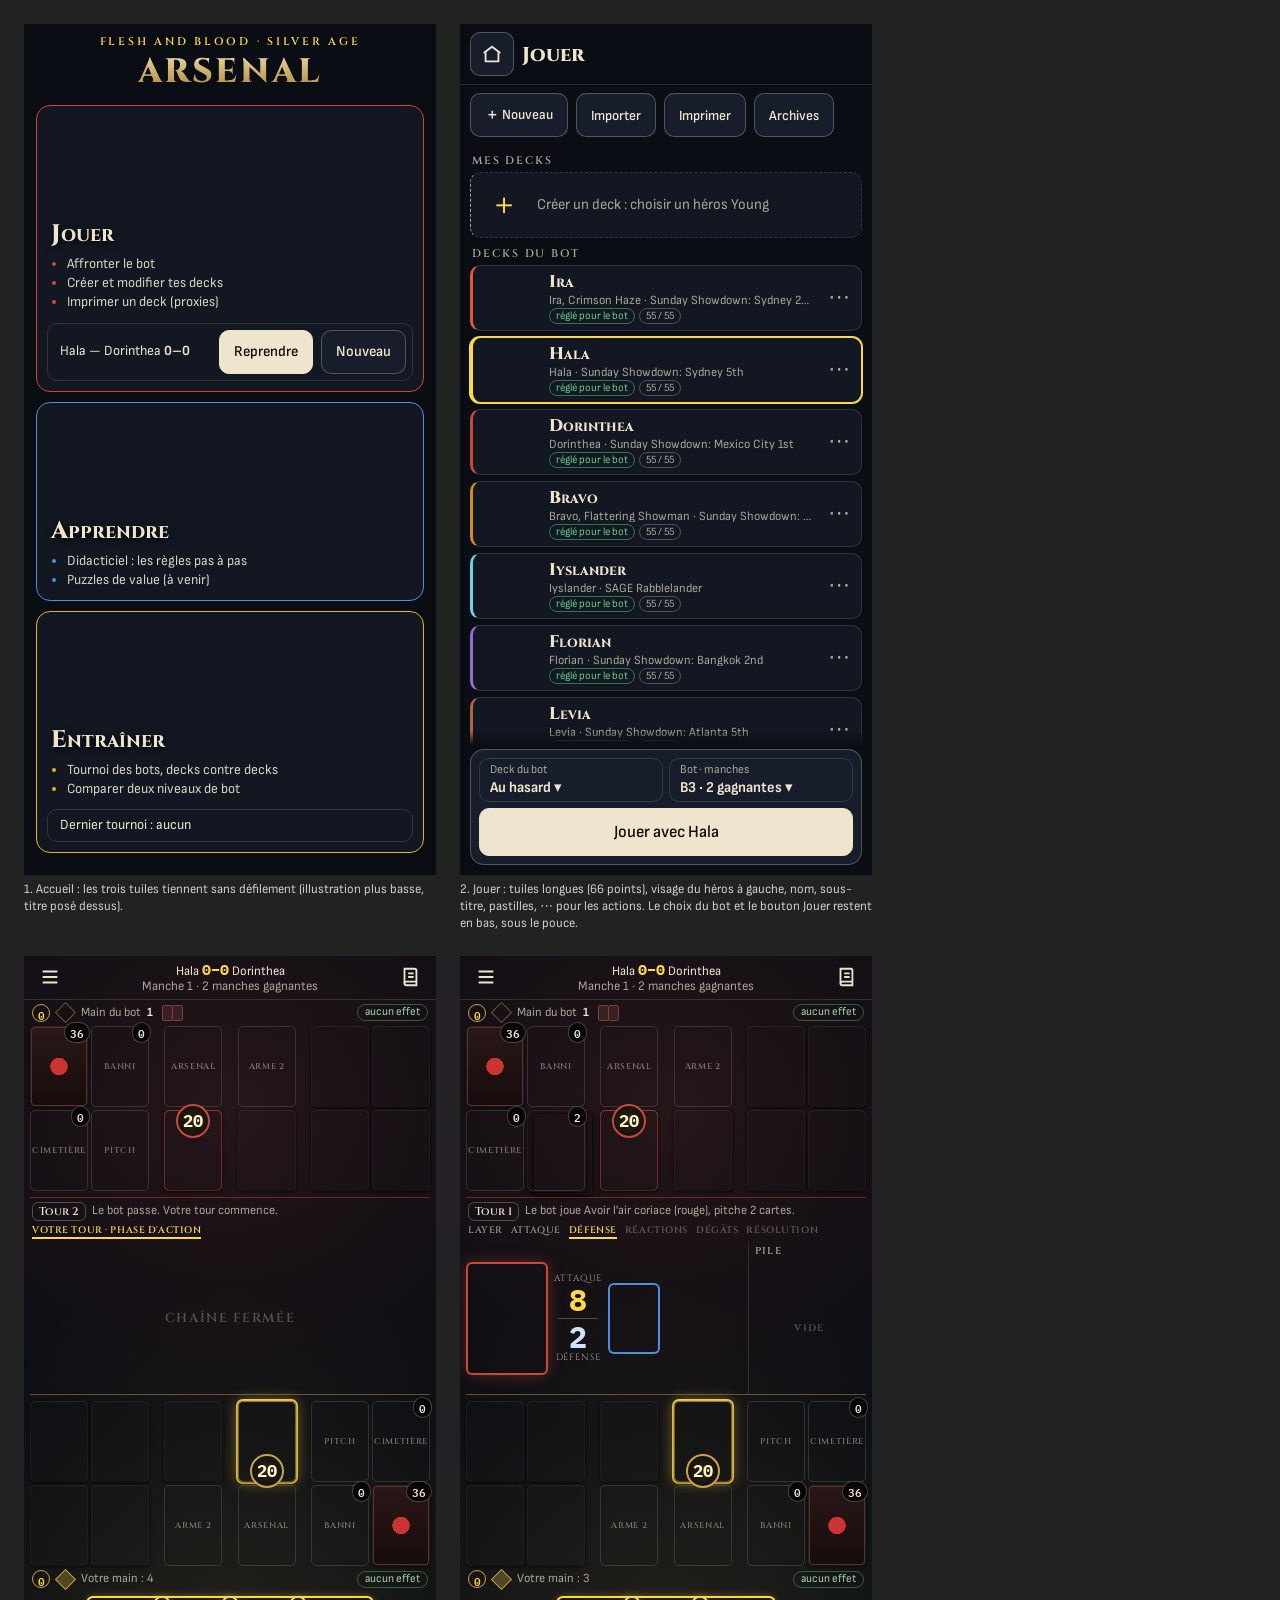
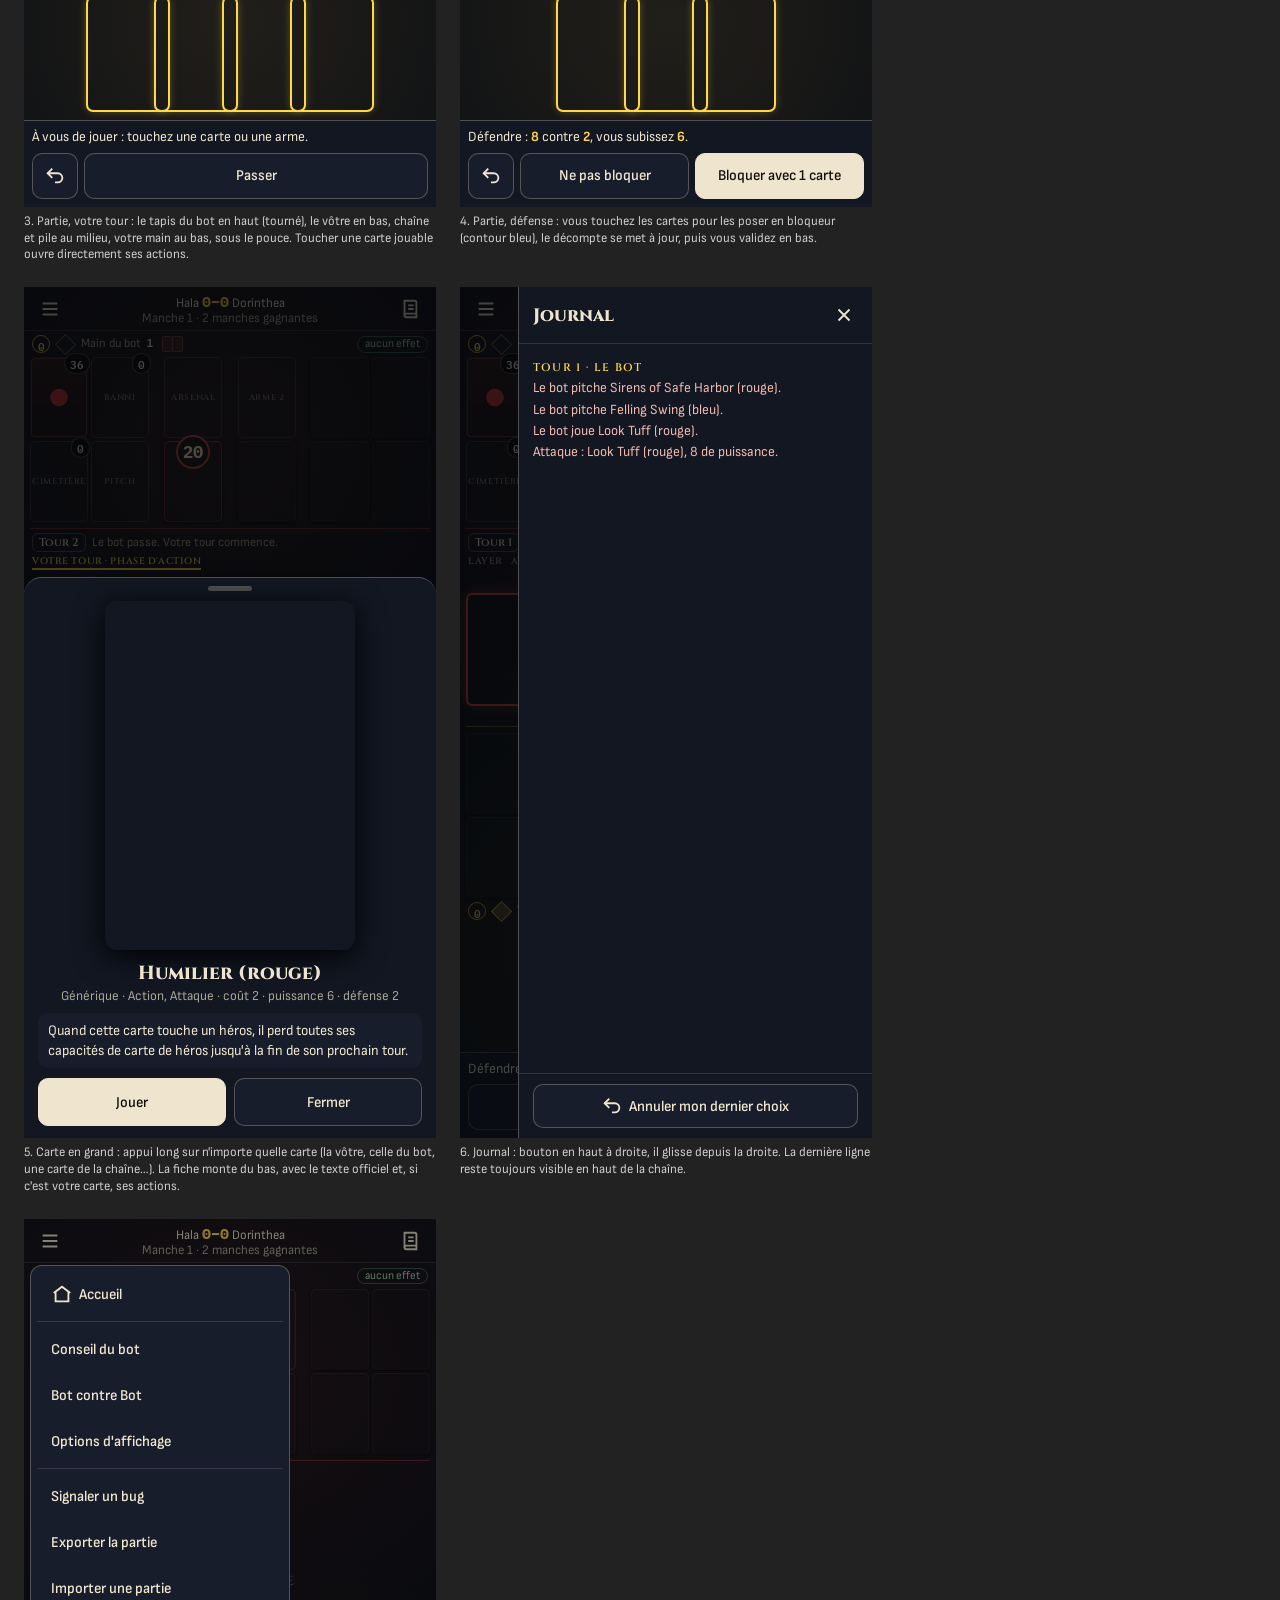
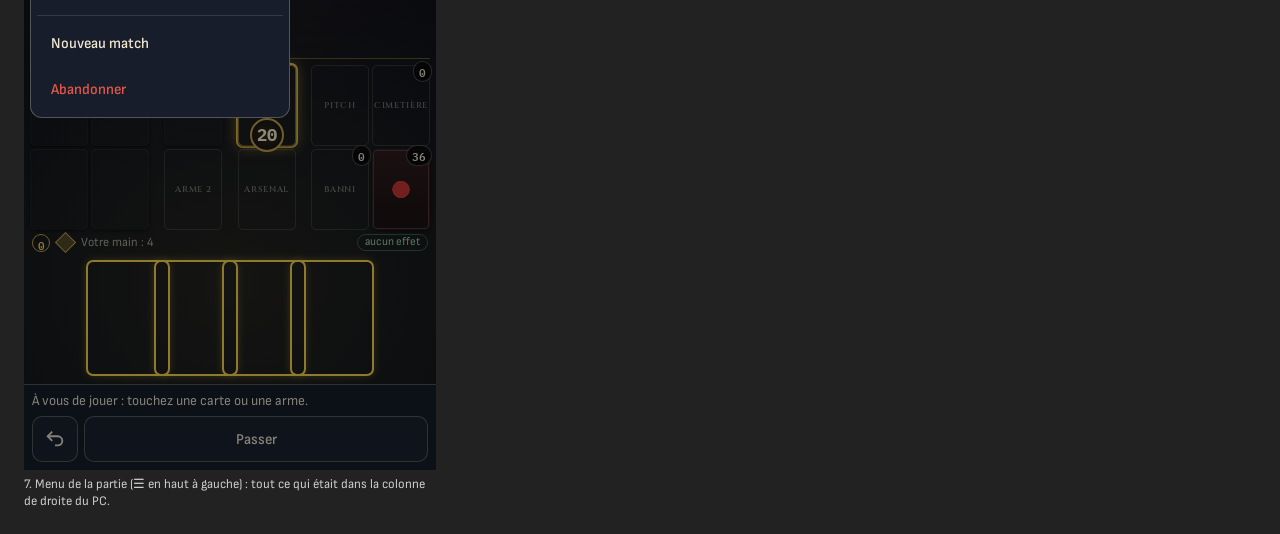
==== docs/android/maquette-jalon-3.html @ 094f5576 "Android : jalon 3, maquette au format du Pixel 9 et point de reprise Co-Authored-By: Claude Opus 5.5" ====
<!doctype html>
<html lang="fr">
<head>
<meta charset="utf-8">
<meta name="viewport" content="width=device-width, initial-scale=1">
<title>Maquette Arsenal téléphone</title>
<link rel="stylesheet" href="https://fonts.googleapis.com/css2?family=Cinzel:wght@600;800&family=Sofia+Sans+Semi+Condensed:wght@400;600;700&family=IBM+Plex+Mono:wght@500;600&display=swap">
<style>
:root {
  --bg: #0a0d13; --mat: #0e1219; --surface: #121722; --surface2: #171d2a;
  --ink: #efe5cf; --muted: #a9a595; --line: rgb(239 229 207 / .28); --line2: rgb(239 229 207 / .14);
  --brass: #ffd84a; --red: #e0574a; --blue: #4f8fe0; --good: #63c98b; --mc: #c9a24a; --oc: #c9483c;
  --f-display: "Cinzel", Georgia, serif;
  --f-body: "Sofia Sans Semi Condensed", system-ui, sans-serif;
  --f-num: "IBM Plex Mono", monospace;
}
* { box-sizing: border-box; }
body { margin: 0; background: #222; color: var(--ink); font: 15px/1.3 var(--f-body); }
.planche { display: flex; flex-wrap: wrap; gap: 24px; padding: 24px; }
.tel { width: 412px; height: 851px; background: var(--bg); position: relative; overflow: hidden; flex: none; }
.leg { width: 412px; color: #ccc; font-size: 13px; margin-top: 6px; }
.btn { font: 600 15px var(--f-body); color: var(--ink); background: var(--surface2); border: 1px solid var(--line); border-radius: 10px; min-height: 44px; padding: 0 14px; display: inline-flex; align-items: center; justify-content: center; gap: 6px; }
.btn.pri { background: var(--ink); color: #14110c; border-color: var(--ink); }
.btn.ico { width: 44px; padding: 0; }
svg.i { width: 22px; height: 22px; stroke: currentColor; fill: none; stroke-width: 2; }

/* ---------- Accueil ---------- */
.acc { padding: 10px 12px; display: flex; flex-direction: column; height: 100%; gap: 10px; }
.acc .logo { text-align: center; }
.acc .logo small { display: block; font: 600 11px var(--f-display); letter-spacing: .25em; color: var(--brass); }
.acc .logo b { font: 800 34px var(--f-display); letter-spacing: .06em; background: linear-gradient(#f4e2b0, #a87a2a); -webkit-background-clip: text; color: transparent; }
.tuile { border: 1px solid var(--c); border-radius: 14px; background: var(--surface); overflow: hidden; flex: none; }
.tuile .art { height: 146px; background-size: cover; position: relative; }
.tuile .art::after { content: ""; position: absolute; inset: 0; background: linear-gradient(transparent 45%, var(--surface)); }
.tuile h2 { position: absolute; left: 14px; bottom: 2px; margin: 0; z-index: 1; font: 800 24px var(--f-display); font-variant: small-caps; text-shadow: 0 2px 6px #000; }
.tuile ul { margin: 0; padding: 2px 14px 10px 30px; font-size: 14px; color: #d8d2c0; columns: 1; }
.tuile ul li { margin: 1px 0; }
.tuile ul li::marker { color: var(--c); }
.tuile .bas { margin: 0 10px 10px; padding: 6px 6px 6px 12px; border: 1px solid var(--line2); border-radius: 10px; display: flex; align-items: center; gap: 8px; font-size: 14px; }
.tuile .bas span { flex: 1; }

/* ---------- Decks ---------- */
.dk-h { display: flex; align-items: center; gap: 8px; padding: 8px 10px; border-bottom: 1px solid var(--line2); }
.dk-h h1 { font: 800 20px var(--f-display); margin: 0; flex: 1; }
.chips { display: flex; gap: 8px; padding: 8px 10px; overflow: hidden; }
.chips .btn { flex: 1 1 auto; font-size: 14px; white-space: nowrap; flex: none; }
.sec { font: 600 11px var(--f-display); letter-spacing: .16em; color: var(--muted); padding: 8px 12px 4px; }
.liste { padding: 0 10px; display: flex; flex-direction: column; gap: 6px; }
.dk { height: 66px; display: flex; align-items: stretch; border: 1px solid var(--line2); border-left: 3px solid var(--c); border-radius: 10px; background: var(--surface); overflow: hidden; }
.dk.sel { border-color: var(--brass); border-left-color: var(--brass); box-shadow: 0 0 0 1px var(--brass); }
.visage { width: 66px; flex: none; position: relative; overflow: hidden; }
.visage img { position: absolute; }
.dk .tx { flex: 1; min-width: 0; padding: 7px 4px 6px 10px; display: flex; flex-direction: column; justify-content: center; gap: 2px; }
.dk .tx b { font: 800 17px var(--f-display); font-variant: small-caps; line-height: 1.05; }
.dk .tx .sub { font-size: 12.5px; color: var(--muted); white-space: nowrap; overflow: hidden; text-overflow: ellipsis; }
.dk .pl { display: flex; gap: 4px; }
.pill { font-size: 11px; border: 1px solid var(--line); border-radius: 99px; padding: 0 6px; color: var(--muted); }
.pill.ok { color: var(--good); border-color: rgb(99 201 139 / .5); }
.dk .more { width: 44px; flex: none; display: flex; align-items: center; justify-content: center; color: var(--muted); font-size: 22px; }
.dk.newd { border-style: dashed; border-left-width: 1px; align-items: center; padding-left: 14px; gap: 14px; color: var(--muted); }
.dk.newd .plus { font-size: 30px; color: var(--brass); width: 38px; text-align: center; }
.duel { position: absolute; left: 0; right: 0; bottom: 0; background: linear-gradient(transparent, var(--bg) 14px); padding: 18px 10px 10px; }
.duel .bloc { border: 1px solid var(--line); background: var(--surface2); border-radius: 14px; padding: 8px; display: grid; grid-template-columns: 1fr 1fr; gap: 6px; }
.duel .sel2 { border: 1px solid var(--line2); border-radius: 10px; padding: 3px 10px; font-size: 12px; color: var(--muted); min-height: 44px; }
.duel .sel2 b { display: block; color: var(--ink); font-size: 15px; }
.duel .btn.pri { grid-column: 1 / -1; font-size: 17px; min-height: 48px; }

/* ---------- Partie ---------- */
.p { display: flex; flex-direction: column; height: 100%; background:
  radial-gradient(ellipse 90% 40% at 50% 18%, rgb(201 72 60 / .14), transparent),
  radial-gradient(ellipse 90% 40% at 50% 78%, rgb(201 162 74 / .12), transparent), var(--bg); }
.barre { height: 44px; flex: none; display: flex; align-items: center; gap: 4px; padding: 0 4px; border-bottom: 1px solid var(--line2); }
.barre .sc { flex: 1; text-align: center; font-size: 13px; line-height: 1.15; }
.barre .sc b { font: 700 15px var(--f-num); color: var(--brass); }
.barre .btn { border: 0; background: none; }
.etat { height: 26px; flex: none; display: flex; align-items: center; gap: 8px; padding: 0 8px; font-size: 12.5px; color: var(--muted); }
.etat .g { display: flex; align-items: center; gap: 3px; }
.res { width: 18px; height: 18px; border-radius: 50%; border: 1.5px solid var(--mc); display: grid; place-items: center; font: 600 11px var(--f-num); color: var(--brass); }
.ap { width: 15px; height: 15px; transform: rotate(45deg); border: 1.5px solid var(--mc); background: rgb(255 216 74 / .25); }
.ap.off { background: none; opacity: .5; }
.etat .perm { display: flex; gap: 3px; margin-left: auto; align-items: center; }
.etat .perm .c { width: 20px; height: 28px; border-radius: 2px; }
.etat .fx { color: #9fd3a8; border: 1px solid rgb(99 201 139 / .4); border-radius: 99px; padding: 0 7px; font-size: 11.5px; }
.mainbot { display: flex; align-items: center; gap: 4px; }
.mainbot i { width: 11px; height: 16px; border-radius: 2px; background: #3a2020; border: 1px solid #7a4040; display: inline-block; margin-left: -5px; }

.tapis { flex: none; display: grid; grid-template-columns: 119px 58px 58px 119px; justify-content: space-between; padding: 0 6px; }
.tapis.bot { direction: rtl; }
.tapis .g2 { display: grid; grid-template-columns: 58px 58px; gap: 3px; }
.tapis .g1 { display: grid; grid-template-rows: 81px 81px; gap: 3px; }
.tapis.bot .g2, .tapis.bot .g1 { direction: ltr; }
.z { width: 58px; height: 81px; border: 1px solid var(--line2); border-radius: 5px; position: relative; display: grid; place-items: center; }
.z .lib { font: 600 8.5px var(--f-display); letter-spacing: .08em; color: rgb(239 229 207 / .45); text-transform: uppercase; }
.z .c { position: absolute; inset: 0; }
.c { background-size: cover; background-position: center; border-radius: 4px; box-shadow: 0 1px 4px #000; }
.z .n { position: absolute; right: -3px; top: -5px; z-index: 2; font: 600 11px var(--f-num); background: #000c; border: 1px solid var(--line); border-radius: 99px; padding: 0 5px; }
.z.heros { border-color: var(--mc); }
.tapis.bot .z.heros { border-color: var(--oc); }
.pv { position: absolute; left: 50%; bottom: -7px; transform: translateX(-50%); z-index: 2; width: 34px; height: 34px; border-radius: 50%; background: radial-gradient(#2a2418, #0d0b07); border: 2px solid var(--mc); display: grid; place-items: center; font: 700 17px var(--f-num); color: #fff3cc; }
.tapis.bot .pv { bottom: auto; top: -7px; border-color: var(--oc); }
.dos { background: radial-gradient(circle at 50% 50%, #c33 0 18%, transparent 19%), linear-gradient(#2b1717, #170c0c); border: 1px solid #5a3030; }
.pitchf { position: absolute; inset: 0; }
.pitchf .c { position: absolute; width: 58px; height: 81px; }
.prio { box-shadow: 0 0 0 2px var(--brass), 0 0 14px rgb(255 216 74 / .5); }

.centre { flex: 1; min-height: 0; margin: 6px 6px; border-top: 1px solid rgb(201 72 60 / .45); border-bottom: 1px solid rgb(201 162 74 / .45); display: flex; flex-direction: column; position: relative; }
.ticker { display: flex; align-items: center; gap: 6px; font-size: 12.5px; color: var(--muted); padding: 4px 2px 0; white-space: nowrap; overflow: hidden; }
.ticker .t { flex: none; font: 600 11px var(--f-display); color: var(--ink); border: 1px solid var(--line); border-radius: 6px; padding: 1px 6px; }
.ticker .der { overflow: hidden; text-overflow: ellipsis; }
.etapes { display: flex; gap: 8px; font: 600 9.5px var(--f-display); letter-spacing: .06em; color: rgb(239 229 207 / .35); padding: 3px 2px; text-transform: uppercase; }
.etapes .on { color: var(--brass); border-bottom: 2px solid var(--brass); }
.etapes .done { color: rgb(239 229 207 / .6); }
.chaine { flex: 1; display: flex; align-items: center; gap: 8px; padding: 0 2px; min-height: 0; }
.vieux { display: flex; flex-direction: column; gap: 4px; }
.vieux .c { width: 34px; height: 48px; opacity: .65; }
.maillon { display: flex; align-items: center; gap: 8px; }
.maillon .att { width: 78px; height: 109px; box-shadow: 0 0 0 2px var(--oc), 0 0 16px rgb(201 72 60 / .5); }
.clash { text-align: center; font-family: var(--f-display); }
.clash small { display: block; font-size: 9px; letter-spacing: .1em; color: var(--muted); }
.clash b { display: block; font: 700 30px var(--f-num); line-height: 1; }
.clash .a { color: var(--brass); } .clash .d { color: #cfe3ff; }
.clash hr { border: 0; border-top: 1px solid var(--line); margin: 3px 4px; }
.defs { display: flex; gap: 3px; }
.defs .c { width: 48px; height: 67px; }
.defs .c.tente { box-shadow: 0 0 0 2px var(--blue); }
.pile { margin-left: auto; width: 116px; align-self: stretch; border-left: 1px solid var(--line2); padding: 2px 0 2px 6px; display: flex; flex-direction: column; gap: 4px; }
.pile .lab { font: 600 10px var(--f-display); letter-spacing: .12em; color: var(--muted); }
.couche { display: flex; gap: 5px; align-items: center; font-size: 12px; line-height: 1.1; background: var(--surface2); border: 1px solid var(--line2); border-radius: 6px; padding: 3px; }
.couche .c { width: 26px; height: 36px; flex: none; }
.couche.haut { border-color: var(--brass); }
.chainevide { flex: 1; display: grid; place-items: center; color: rgb(239 229 207 / .3); font: 600 13px var(--f-display); letter-spacing: .12em; }

.main { flex: none; height: 128px; position: relative; display: flex; justify-content: center; padding: 6px 6px 0; }
.main .c { width: 80px; height: 112px; margin: 0 -6px; border-radius: 5px; position: relative; }
.main .c.jouable { box-shadow: 0 0 0 2px var(--brass), 0 0 10px rgb(255 216 74 / .45); z-index: 1; }
.main .c.leve { transform: translateY(-10px); }
.main .lab { position: absolute; left: 8px; top: 2px; font: 600 9.5px var(--f-display); letter-spacing: .12em; color: var(--muted); }
.ruban { flex: none; background: var(--surface); border-top: 1px solid var(--line); padding: 7px 8px 8px; }
.ruban .q { font-size: 14px; margin-bottom: 6px; }
.ruban .q b { color: var(--brass); }
.ruban .bs { display: flex; gap: 6px; }
.ruban .bs .btn { flex: 1; min-height: 46px; }
.ruban .bs .btn.ico { flex: none; width: 46px; }

/* fiche (carte focus) */
.voile { position: absolute; inset: 0; background: rgb(5 7 10 / .72); z-index: 10; }
.fiche { position: absolute; left: 0; right: 0; bottom: 0; z-index: 11; background: var(--surface); border-top: 1px solid var(--line); border-radius: 18px 18px 0 0; padding: 8px 14px 12px; }
.fiche .poignee { width: 44px; height: 5px; border-radius: 3px; background: var(--line); margin: 0 auto 10px; }
.fiche .grande { width: 250px; height: 349px; margin: 0 auto; border-radius: 12px; box-shadow: 0 6px 30px #000; }
.fiche h3 { margin: 10px 0 2px; font: 800 19px var(--f-display); text-align: center; }
.fiche .ty { text-align: center; color: var(--muted); font-size: 13.5px; }
.fiche .txt { margin: 8px 0 10px; font-size: 14.5px; line-height: 1.35; background: var(--surface2); border-radius: 10px; padding: 8px 10px; }
.fiche .bs { display: grid; grid-template-columns: 1fr 1fr; gap: 8px; }
.fiche .bs .btn { min-height: 48px; }

/* journal */
.tiroir { position: absolute; top: 0; bottom: 0; right: 0; width: 86%; z-index: 11; background: var(--surface); border-left: 1px solid var(--line); display: flex; flex-direction: column; }
.tiroir .hd { display: flex; align-items: center; padding: 6px 6px 6px 14px; border-bottom: 1px solid var(--line2); }
.tiroir .hd h3 { flex: 1; margin: 0; font: 800 18px var(--f-display); }
.tiroir .corps { padding: 6px 14px; overflow: hidden; font-size: 14px; }
.tiroir .tr { font: 600 11px var(--f-display); letter-spacing: .12em; color: var(--brass); margin: 10px 0 4px; }
.tiroir p { margin: 3px 0; }
.tiroir p.bot { color: #f0b8ae; }
.tiroir .pied { margin-top: auto; padding: 10px 14px; border-top: 1px solid var(--line2); display: grid; gap: 8px; }
.menu { position: absolute; left: 6px; top: 46px; z-index: 11; width: 260px; background: var(--surface2); border: 1px solid var(--line); border-radius: 12px; padding: 6px; display: grid; gap: 2px; }
.menu .btn { justify-content: flex-start; border: 0; background: none; }
.menu hr { border: 0; border-top: 1px solid var(--line2); margin: 3px 0; }
</style>
</head>
<body>
<div class="planche" id="planche"></div>
<script>
const IMG = (c, t = "normal") => `https://legendstory-production-s3-public.s3.amazonaws.com/media/cards/${t}/${c}.webp`;
const C = (code, cls = "", st = "") => `<div class="c ${cls}" style="background-image:url('${IMG(code)}');${st}"></div>`;
const VIS = {FR_IRA001:[.47,.22],FR_MPW004:[.50,.25],FR_SDO001:[.46,.24],FR_SBR001:[.40,.30],FR_SIY001:[.48,.23],FR_ROS002:[.36,.22],FR_IAR002:[.46,.26],UPR002:[.50,.27],FR_SAR001:[.47,.25],FR_ROS008:[.49,.28]};
// Vignette « visage » : la carte agrandie pour qu'un carré de 34 % de sa largeur remplisse la vignette.
function visage(code, t = 66) {
  const [x, y] = VIS[code] || [.48, .23];
  const W = t / .34, H = W * 763 / 546;
  return `<div class="visage"><img src="${IMG(code, "large")}" style="width:${W}px;height:${H}px;left:${t / 2 - x * W}px;top:${t / 2 - y * H}px" alt=""></div>`;
}
const I = {
  menu: '<svg class="i" viewBox="0 0 24 24"><path d="M4 6h16M4 12h16M4 18h16"/></svg>',
  journal: '<svg class="i" viewBox="0 0 24 24"><path d="M6 3h11a2 2 0 0 1 2 2v16H8a2 2 0 0 1-2-2z"/><path d="M6 19a2 2 0 0 1 2-2h11M10 8h6M10 12h6"/></svg>',
  annuler: '<svg class="i" viewBox="0 0 24 24"><path d="M9 14 4 9l5-5"/><path d="M4 9h11a5 5 0 0 1 0 10h-3"/></svg>',
  maison: '<svg class="i" viewBox="0 0 24 24"><path d="M3 11l9-7 9 7"/><path d="M5 10v10h14V10"/></svg>',
  fermer: '<svg class="i" viewBox="0 0 24 24"><path d="M6 6l12 12M18 6 6 18"/></svg>',
};
const ecrans = [];
const tel = (html, leg) => ecrans.push(`<div><div class="tel">${html}</div><div class="leg">${leg}</div></div>`);

// ---------- 1. Accueil ----------
const ART = (c, pos) => `background-image:url('${IMG(c, "large")}');background-size:130%;background-position:${pos}`;
tel(`<div class="acc">
  <div class="logo"><small>FLESH AND BLOOD · SILVER AGE</small><b>ARSENAL</b></div>
  <div class="tuile" style="--c:#c9483c"><div class="art" style="${ART("FR_SDO001", "50% 22%")}"><h2>Jouer</h2></div>
    <ul><li>Affronter le bot</li><li>Créer et modifier tes decks</li><li>Imprimer un deck (proxies)</li></ul>
    <div class="bas"><span>Hala — Dorinthea <b>0–0</b></span><button class="btn pri">Reprendre</button><button class="btn">Nouveau</button></div></div>
  <div class="tuile" style="--c:#4f8fe0"><div class="art" style="${ART("FR_IRA001", "50% 24%")}"><h2>Apprendre</h2></div>
    <ul><li>Didacticiel : les règles pas à pas</li><li>Puzzles de value (à venir)</li></ul></div>
  <div class="tuile" style="--c:#e6b422"><div class="art" style="${ART("FR_SBR001", "40% 30%")}"><h2>Entraîner</h2></div>
    <ul><li>Tournoi des bots, decks contre decks</li><li>Comparer deux niveaux de bot</li></ul>
    <div class="bas"><span>Dernier tournoi : aucun</span></div></div>
</div>`, "1. Accueil : les trois tuiles tiennent sans défilement (illustration plus basse, titre posé dessus).");

// ---------- 2. Jouer : choix des decks ----------
const DECKS = [["Ira","Ira, Crimson Haze · Sunday Showdown: Sydney 2nd","FR_IRA001","#e0563f"],["Hala","Hala · Sunday Showdown: Sydney 5th","FR_MPW004","#c9483c"],["Dorinthea","Dorinthea · Sunday Showdown: Mexico City 1st","FR_SDO001","#c9483c"],["Bravo","Bravo, Flattering Showman · Sunday Showdown: Mexico City 3rd","FR_SBR001","#d08a2a"],["Iyslander","Iyslander · SAGE Rabblelander","FR_SIY001","#6fd0e6"],["Florian","Florian · Sunday Showdown: Bangkok 2nd","FR_ROS002","#9a6bd1"],["Levia","Levia · Sunday Showdown: Atlanta 5th","FR_IAR002","#b0653a"],["Dromai","Dromai · Sunday Showdown: Paris 5th","UPR002","#e0782f"]];
const tuileDeck = ([n, s, c, col], sel) => `<div class="dk${sel ? " sel" : ""}" style="--c:${col}">${visage(c)}<div class="tx"><b>${n}</b><span class="sub">${s}</span><div class="pl"><span class="pill ok">réglé pour le bot</span><span class="pill">55 / 55</span></div></div><div class="more">⋯</div></div>`;
tel(`<div class="dk-h"><button class="btn ico">${I.maison}</button><h1>Jouer</h1></div>
  <div class="chips"><button class="btn">＋ Nouveau</button><button class="btn">Importer</button><button class="btn">Imprimer</button><button class="btn">Archives</button></div>
  <div class="sec">MES DECKS</div>
  <div class="liste"><div class="dk newd"><span class="plus">＋</span><span>Créer un deck : choisir un héros Young</span></div></div>
  <div class="sec">DECKS DU BOT</div>
  <div class="liste">${DECKS.map((d, i) => tuileDeck(d, i === 1)).join("")}</div>
  <div class="duel"><div class="bloc">
    <div class="sel2">Deck du bot<b>Au hasard ▾</b></div><div class="sel2">Bot · manches<b>B3 · 2 gagnantes ▾</b></div>
    <button class="btn pri">Jouer avec Hala</button></div></div>`,
  "2. Jouer : tuiles longues (66 points), visage du héros à gauche, nom, sous-titre, pastilles, ⋯ pour les actions. Le choix du bot et le bouton Jouer restent en bas, sous le pouce.");

// ---------- partie : morceaux ----------
const VOUS = { heros: "FR_MPW004", tete: "FR_SBL004", torse: "FR_MPW014", bras: "FR_SBL007", jambes: "FR_PEN047", arme: "FR_MPW005" };
const BOT = { heros: "FR_SDO001", tete: "FR_SBL004", torse: "FR_PEN045", bras: "FR_SBL007", jambes: "FR_SAT009", arme: "FR_DTD205" };
const zc = (lib, code, extra = "") => `<div class="z">${code ? C(code) : `<span class="lib">${lib}</span>`}${extra}</div>`;
function tapis(j, bot, o = {}) {
  const pitch = (o.pitch || []).length ? `<div class="z"><div class="pitchf">${o.pitch.map((c, i) => C(c, "", `left:${i * 6}px;top:${i * 3}px`)).join("")}</div><span class="n">${o.pitch.length}</span></div>` : zc("Pitch");
  const cim = o.cim ? `<div class="z">${C(o.cim)}<span class="n">${o.ncim}</span></div>` : `<div class="z"><span class="lib">Cimetière</span><span class="n">0</span></div>`;
  const deck = `<div class="z"><div class="c dos" style="position:absolute;inset:0"></div><span class="n">${o.deck}</span></div>`;
  const ban = `<div class="z"><span class="lib">Banni</span><span class="n">0</span></div>`;
  const heros = `<div class="z heros${o.prio ? " prio" : ""}">${C(j.heros)}<span class="pv">${o.pv}</span></div>`;
  const ars = o.ars ? `<div class="z">${o.ars === "dos" ? '<div class="c dos" style="position:absolute;inset:0"></div>' : C(o.ars)}</div>` : zc("Arsenal");
  // Vous : rangée du haut = côté chaîne. Le bot : tapis tourné (rangées et colonnes inversées).
  const eqH = [zc("Tête", j.tete), zc("Torse", j.torse)], eqB = [zc("Bras", j.bras), zc("Jambes", j.jambes)];
  const pH = [pitch, cim], pB = [ban, deck];
  if (!bot) return `<div class="tapis"><div class="g2">${eqH.join("") + eqB.join("")}</div><div class="g1">${zc("Arme", j.arme)}${zc("Arme 2")}</div><div class="g1">${heros}${ars}</div><div class="g2">${pH.join("") + pB.join("")}</div></div>`;
  return `<div class="tapis bot"><div class="g2">${eqB.reverse().join("") + eqH.reverse().join("")}</div><div class="g1">${zc("Arme 2")}${zc("Arme", j.arme)}</div><div class="g1">${ars}${heros}</div><div class="g2">${pB.reverse().join("") + pH.reverse().join("")}</div></div>`;
}
const etat = (r, ap, apmax, extra = "") => `<div class="etat"><span class="g"><span class="res">${r}</span></span><span class="g">${Array.from({ length: Math.max(1, apmax) }, (_, i) => `<span class="ap${i < ap ? "" : " off"}"></span>`).join("")}</span>${extra}</div>`;
const barre = (tour, der) => `<div class="barre"><button class="btn ico">${I.menu}</button><div class="sc">Hala <b>0–0</b> Dorinthea<br><span style="color:var(--muted)">Manche 1 · 2 manches gagnantes</span></div><button class="btn ico">${I.journal}</button></div>`;
const ETP = ["Layer", "Attaque", "Défense", "Réactions", "Dégâts", "Résolution"];
const etapes = (r) => `<div class="etapes">${ETP.map((t, k) => `<span class="${k === r ? "on" : k < r ? "done" : ""}">${t}</span>`).join("")}</div>`;
const MAIN = ["FR_SBZ009", "FR_HVY111", "FR_MPW105", "FR_AKO009"];
const main = (cls = [], L = MAIN) => `<div class="main">${L.map((c, i) => C(c, cls[i] || "")).join("")}</div>`;

function partie({ centre, ruban, mainCls, prioVous, prioBot, pitchBot, apV = 1, mainL = MAIN }) {
  return `<div class="p">${barre()}
    ${etat(0, 0, 1, `<span class="mainbot">Main du bot <b style="color:var(--ink)">&nbsp;1</b>&nbsp;&nbsp;<i></i><i></i></span><span class="perm"><span class="fx">aucun effet</span></span>`)}
    ${tapis(BOT, true, { pv: 20, deck: 36, pitch: pitchBot, prio: prioBot })}
    <div class="centre">${centre}</div>
    ${tapis(VOUS, false, { pv: 20, deck: 36, prio: prioVous })}
    ${etat(0, apV, 1, `<span>Votre main : ${mainL.length}</span><span class="perm"><span class="fx">aucun effet</span></span>`)}
    ${main(mainCls, mainL)}
    <div class="ruban">${ruban}</div></div>`;
}

// ---------- 3. Partie : votre tour ----------
const centreVide = `<div class="ticker"><span class="t">Tour 2</span><span class="der">Le bot passe. Votre tour commence.</span></div>
  <div class="etapes"><span class="on">Votre tour · phase d'action</span></div><div class="chainevide">CHAÎNE FERMÉE</div>`;
tel(partie({ centre: centreVide, prioVous: true, mainCls: ["jouable", "jouable", "jouable", "jouable"],
  ruban: `<div class="q">À vous de jouer : touchez une carte ou une arme.</div><div class="bs"><button class="btn ico">${I.annuler}</button><button class="btn">Passer</button></div>` }),
  "3. Partie, votre tour : le tapis du bot en haut (tourné), le vôtre en bas, chaîne et pile au milieu, votre main au bas, sous le pouce. Toucher une carte jouable ouvre directement ses actions.");

// ---------- 4. Partie : défense ----------
const centreDef = `<div class="ticker"><span class="t">Tour 1</span><span class="der">Le bot joue Avoir l'air coriace (rouge), pitche 2 cartes.</span></div>${etapes(2)}
  <div class="chaine"><div class="maillon">${C("FR_SBZ010", "att")}<div class="clash"><small>ATTAQUE</small><b class="a">8</b><hr><b class="d">2</b><small>DÉFENSE</small></div><div class="defs">${C("FR_AKO009", "tente")}</div></div>
  <div class="pile"><span class="lab">PILE</span><div class="chainevide" style="font-size:11px">vide</div></div></div>`;
tel(partie({ centre: centreDef, prioVous: true, pitchBot: ["FR_SEA226", "DYN084"], mainCls: ["jouable", "jouable", "jouable"], mainL: MAIN.slice(0, 3),
  ruban: `<div class="q">Défendre : <b>8</b> contre <b>2</b>, vous subissez <b>6</b>.</div><div class="bs"><button class="btn ico">${I.annuler}</button><button class="btn">Ne pas bloquer</button><button class="btn pri">Bloquer avec 1 carte</button></div>` }),
  "4. Partie, défense : vous touchez les cartes pour les poser en bloqueur (contour bleu), le décompte se met à jour, puis vous validez en bas.");

// ---------- 5. Carte en grand ----------
tel(partie({ centre: centreVide, prioVous: true, mainCls: ["", "", "", "jouable leve"],
  ruban: `<div class="q">À vous de jouer.</div><div class="bs"><button class="btn">Passer</button></div>` }) +
  `<div class="voile"></div><div class="fiche"><div class="poignee"></div>${C("FR_AKO009", "grande")}
   <h3>Humilier (rouge)</h3><div class="ty">Générique · Action, Attaque · coût 2 · puissance 6 · défense 2</div>
   <div class="txt">Quand cette carte touche un héros, il perd toutes ses capacités de carte de héros jusqu'à la fin de son prochain tour.</div>
   <div class="bs"><button class="btn pri">Jouer</button><button class="btn">Fermer</button></div></div>`,
  "5. Carte en grand : appui long sur n'importe quelle carte (la vôtre, celle du bot, une carte de la chaîne…). La fiche monte du bas, avec le texte officiel et, si c'est votre carte, ses actions.");

// ---------- 6. Journal ----------
tel(partie({ centre: centreDef, pitchBot: ["FR_SEA226", "DYN084"], mainCls: [],
  ruban: `<div class="q">Défendre : <b>8</b> contre <b>0</b>, vous subissez <b>8</b>.</div><div class="bs"><button class="btn">Ne pas bloquer</button></div>` }) +
  `<div class="voile"></div><div class="tiroir"><div class="hd"><h3>Journal</h3><button class="btn ico" style="border:0;background:none">${I.fermer}</button></div>
   <div class="corps"><div class="tr">TOUR 1 · LE BOT</div>
   <p class="bot">Le bot pitche Sirens of Safe Harbor (rouge).</p><p class="bot">Le bot pitche Felling Swing (bleu).</p>
   <p class="bot">Le bot joue Look Tuff (rouge).</p><p class="bot">Attaque : Look Tuff (rouge), 8 de puissance.</p></div>
   <div class="pied"><button class="btn">${I.annuler} Annuler mon dernier choix</button></div></div>`,
  "6. Journal : bouton en haut à droite, il glisse depuis la droite. La dernière ligne reste toujours visible en haut de la chaîne.");

// ---------- 7. Menu ----------
tel(partie({ centre: centreVide, prioVous: true, mainCls: ["jouable", "jouable", "jouable", "jouable"],
  ruban: `<div class="q">À vous de jouer : touchez une carte ou une arme.</div><div class="bs"><button class="btn ico">${I.annuler}</button><button class="btn">Passer</button></div>` }) +
  `<div class="voile" style="background:rgb(5 7 10 / .45)"></div><div class="menu">
   <button class="btn">${I.maison} Accueil</button><hr>
   <button class="btn">Conseil du bot</button><button class="btn">Bot contre Bot</button><button class="btn">Options d'affichage</button><hr>
   <button class="btn">Signaler un bug</button><button class="btn">Exporter la partie</button><button class="btn">Importer une partie</button><hr>
   <button class="btn">Nouveau match</button><button class="btn" style="color:var(--red)">Abandonner</button></div>`,
  "7. Menu de la partie (☰ en haut à gauche) : tout ce qui était dans la colonne de droite du PC.");

document.getElementById("planche").innerHTML = ecrans.join("");
</script>
</body>
</html>
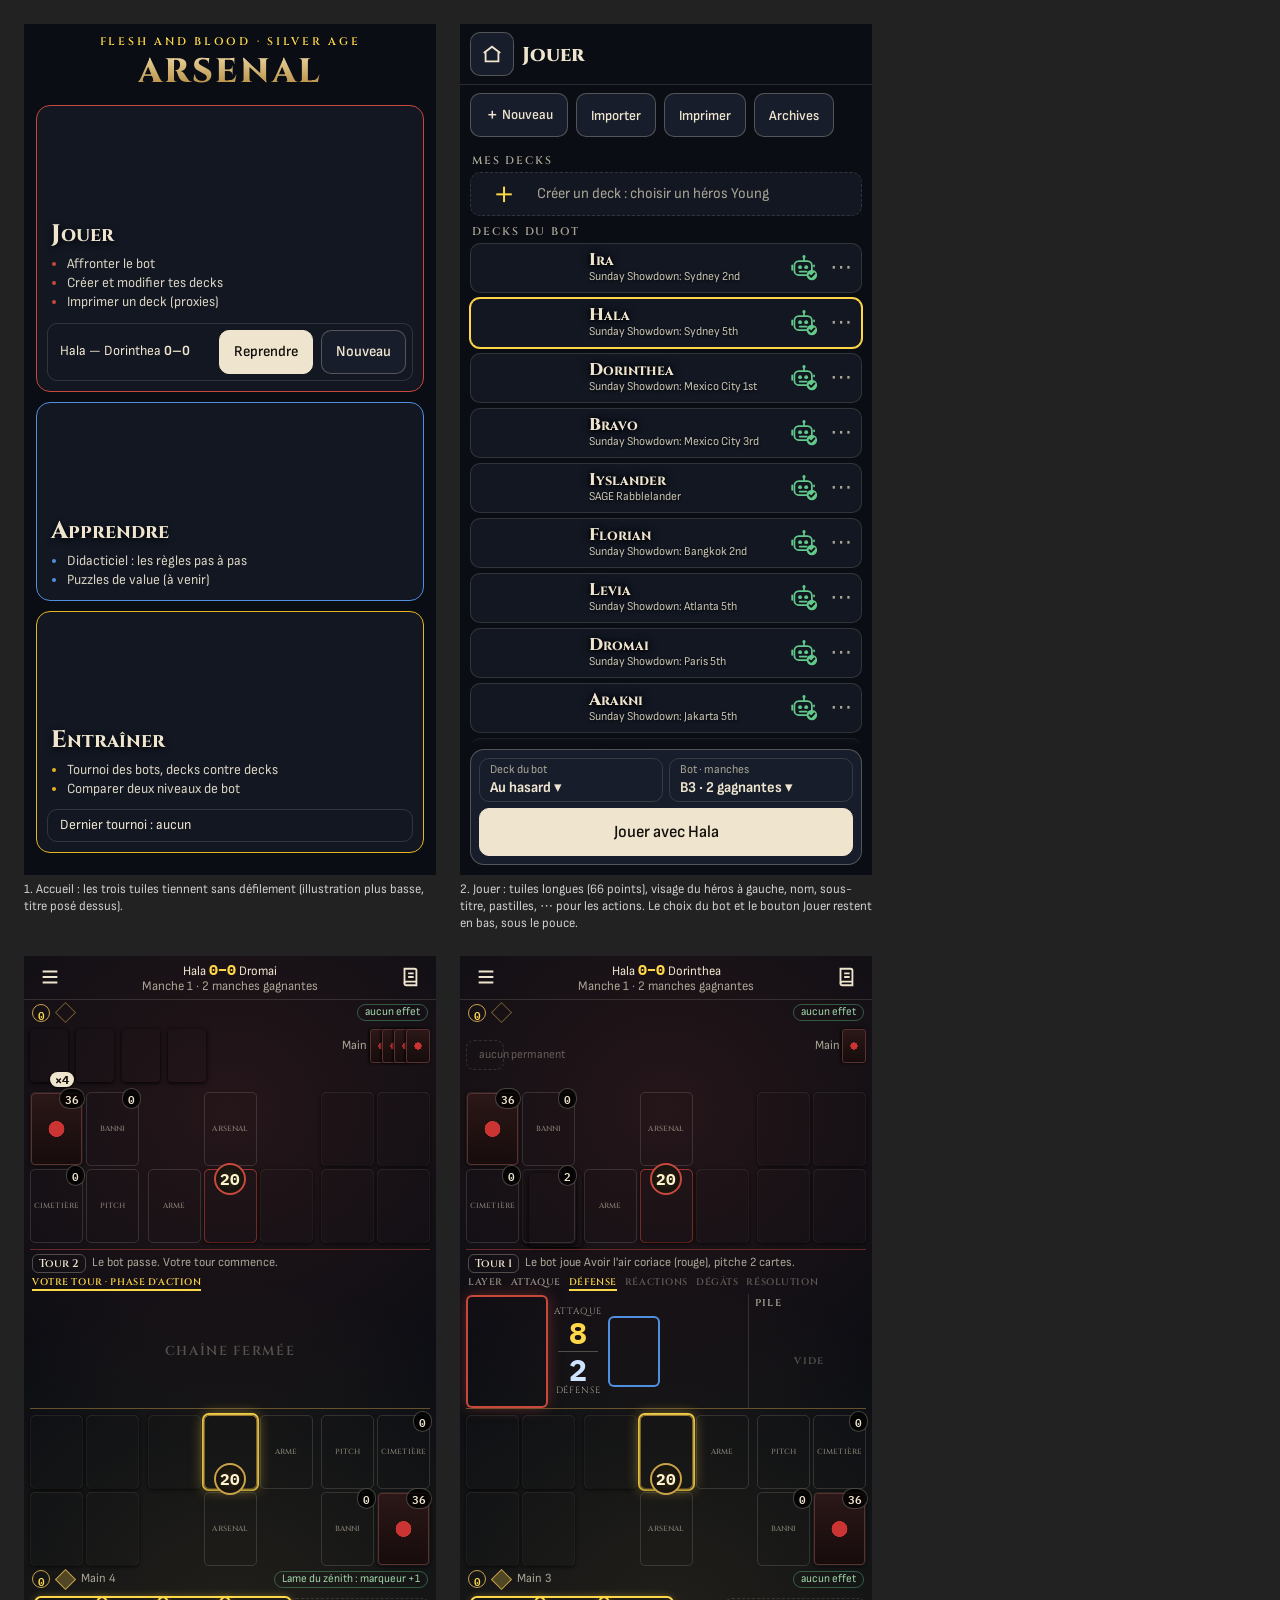
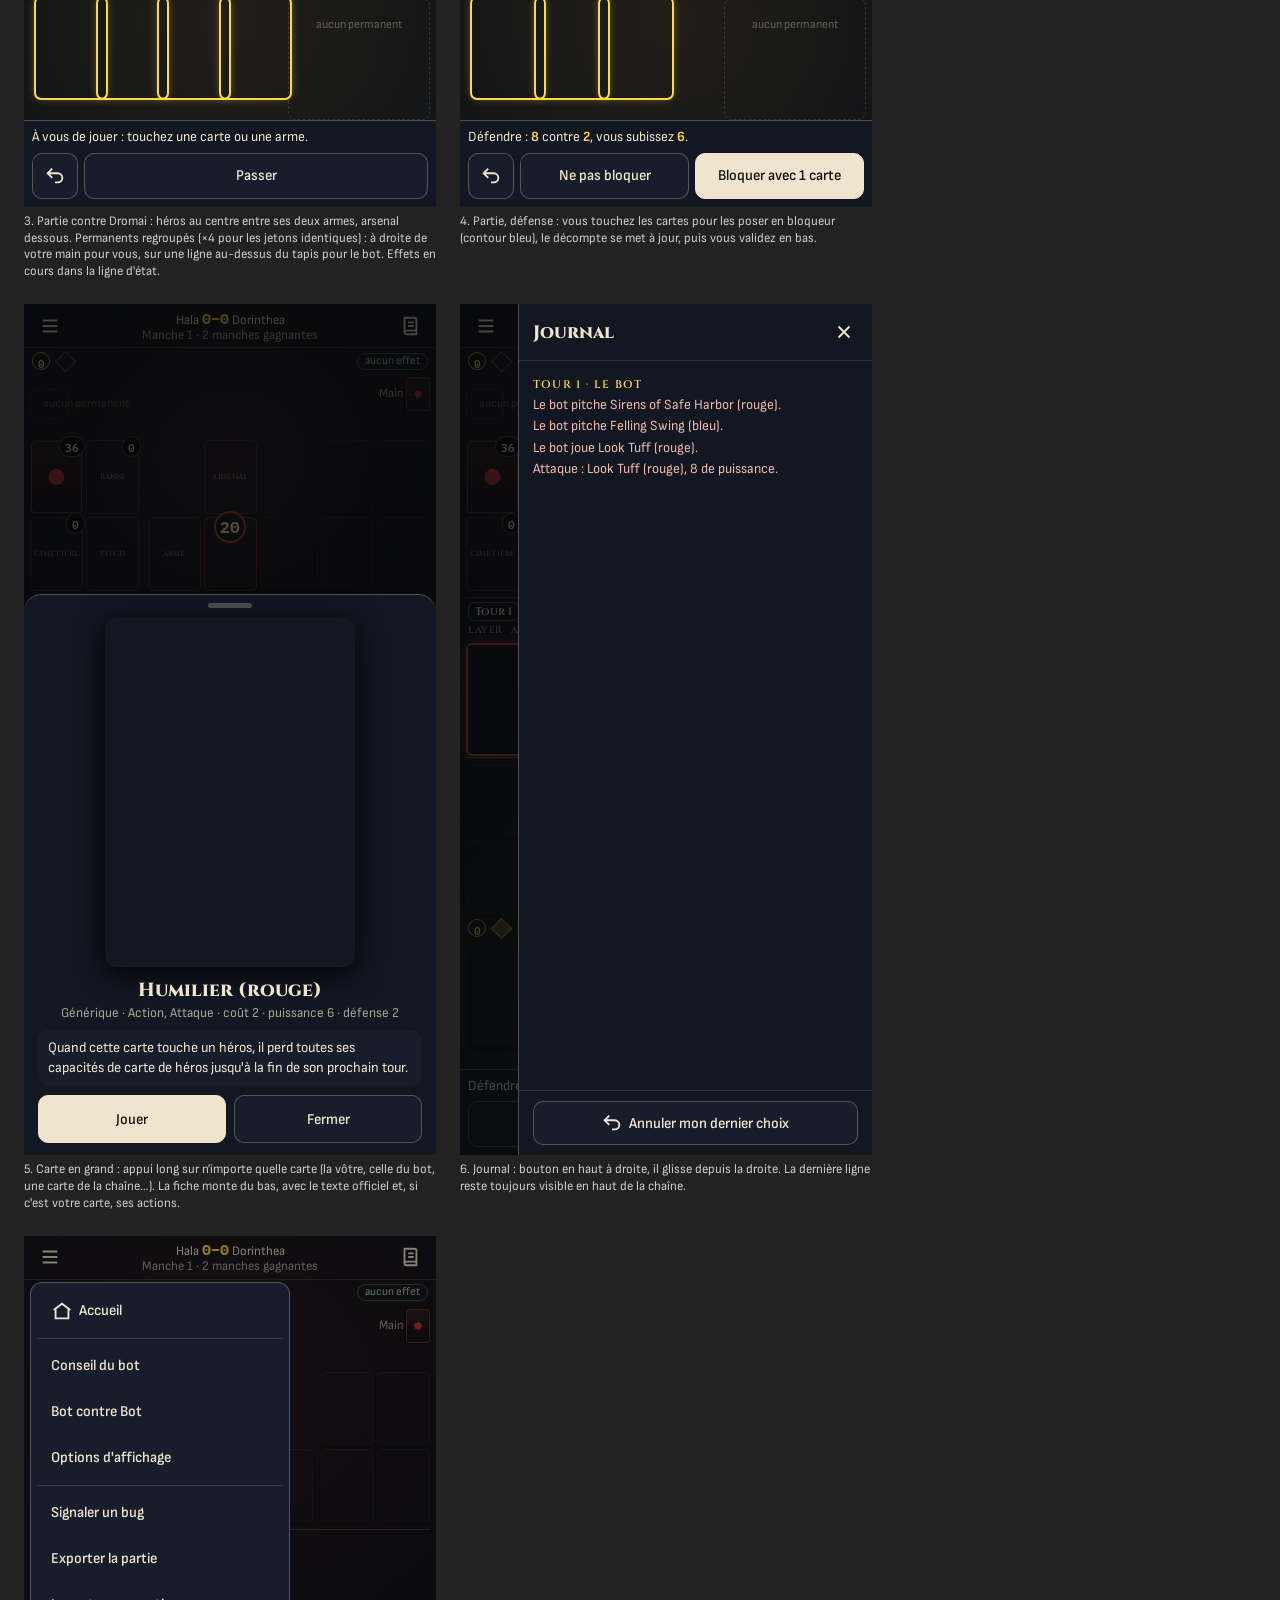
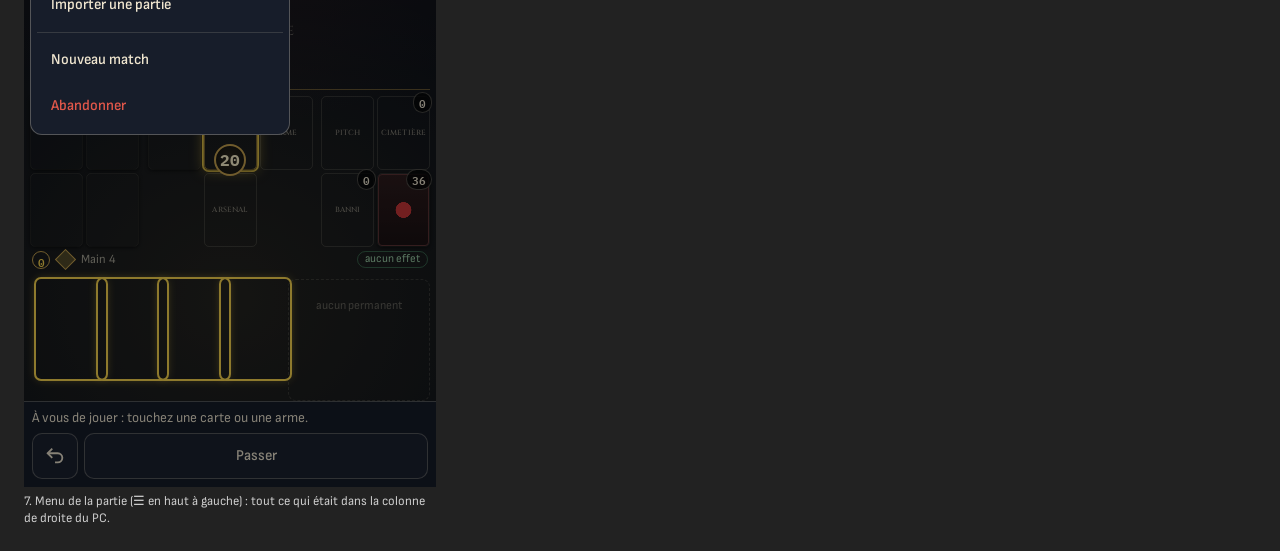
==== commit 41ca901e: "Android : maquette du jalon 3, version 2 (tuiles fines, héros au centre, permanents) Co-Authored-By:" ====
--- a/docs/android/maquette-jalon-3.html
+++ b/docs/android/maquette-jalon-3.html
@@ -165,6 +165,51 @@
 .menu { position: absolute; left: 6px; top: 46px; z-index: 11; width: 260px; background: var(--surface2); border: 1px solid var(--line); border-radius: 12px; padding: 6px; display: grid; gap: 2px; }
 .menu .btn { justify-content: flex-start; border: 0; background: none; }
 .menu hr { border: 0; border-top: 1px solid var(--line2); margin: 3px 0; }
+
+/* ===== version 2 (retour d'Antoine du 2026-11-28) ===== */
+.liste { gap: 5px; }
+.dk { height: 50px; position: relative; border-left: 1px solid var(--line2); background: var(--surface); }
+.dk.sel { border-color: var(--brass); box-shadow: 0 0 0 1px var(--brass); }
+.dk .fondu { position: absolute; left: 0; top: 0; bottom: 0; width: 250px; overflow: hidden; -webkit-mask-image: linear-gradient(to right, #000 28%, transparent 96%); mask-image: linear-gradient(to right, #000 28%, transparent 96%); }
+.dk .fondu img { position: absolute; }
+.dk .tx { position: relative; padding: 0 4px 0 118px; gap: 0; }
+.dk .tx b { font-size: 17px; text-shadow: 0 1px 4px #000, 0 0 10px #000; }
+.dk .tx .sub { font-size: 12px; text-shadow: 0 1px 3px #000; color: #c9c3b2; }
+.dk .ic { position: relative; flex: none; width: 34px; display: flex; align-items: center; justify-content: center; }
+.dk .ic svg { width: 28px; height: 28px; }
+.dk .more { position: relative; width: 40px; }
+.dk .compte { position: relative; align-self: center; font: 600 11px var(--f-num); color: #f0b04a; border: 1px solid rgb(240 176 74 / .5); border-radius: 99px; padding: 0 5px; }
+.dk.newd { height: 44px; }
+
+.tapis { grid-template-columns: 109px 165px 109px; }
+.tapis .g2 { grid-template-columns: 53px 53px; }
+.tapis .g3 { display: grid; grid-template-columns: 53px 53px 53px; grid-template-rows: 74px 74px; gap: 3px; }
+.tapis.bot .g3 { direction: ltr; }
+.z { width: 53px; height: 74px; }
+.z.rien { border: 0; }
+.pitchf .c { width: 53px; height: 74px; }
+.pv { width: 32px; height: 32px; font-size: 16px; }
+
+.rangee { flex: none; display: flex; gap: 6px; padding: 0 6px; }
+.rangee .main { flex: 1; min-width: 0; height: 122px; justify-content: flex-start; padding: 6px 0 0 6px; }
+.rangee .main .c { width: 72px; height: 100px; margin: 0 -8px 0 0; }
+.perms { width: 142px; flex: none; display: grid; grid-template-columns: repeat(3, 42px); grid-auto-rows: 58px; gap: 6px 8px; align-content: start; padding-top: 6px; }
+.perms .pc { position: relative; }
+.perms .pc .c { width: 42px; height: 58px; position: absolute; inset: 0; }
+.perms .x { position: absolute; right: -6px; bottom: -5px; z-index: 2; font: 700 12px var(--f-num); color: #14110c; background: var(--ink); border-radius: 99px; padding: 0 5px; box-shadow: 0 1px 3px #000; }
+.perms .plus { display: grid; place-items: center; border: 1px dashed var(--line); border-radius: 5px; font: 600 13px var(--f-body); color: var(--muted); }
+.perms .aucun { grid-column: 1 / -1; color: rgb(239 229 207 / .35); font-size: 12px; border: 1px dashed var(--line2); border-radius: 8px; padding: 18px 6px; text-align: center; grid-row: span 2; }
+.rangee.bot { height: 66px; align-items: flex-start; padding-top: 3px; }
+.rangee.bot .perms { width: auto; flex: 1; grid-template-columns: none; grid-auto-flow: column; grid-auto-columns: 38px; grid-template-rows: 53px; grid-auto-rows: auto; gap: 8px; padding: 0; }
+.rangee.bot .perms .pc .c { width: 38px; height: 53px; }
+.mainbot2 { flex: none; display: flex; align-items: center; gap: 6px; font-size: 12.5px; color: var(--muted); }
+.mainbot2 .dosm { display: flex; }
+.mainbot2 .dosm i { width: 24px; height: 34px; border-radius: 3px; margin-left: -12px; box-shadow: -1px 0 3px #000; }
+.etat .fxs { margin-left: auto; display: flex; gap: 4px; min-width: 0; }
+.etat .fx { white-space: nowrap; overflow: hidden; text-overflow: ellipsis; max-width: 170px; }
+.etat .fx.mal { color: #f0b8ae; border-color: rgb(224 87 74 / .45); }
+.z .lib { font-size: 7.5px; letter-spacing: .02em; }
+.rangee.bot .perms .aucun { grid-row: auto; padding: 6px 12px; white-space: nowrap; align-self: center; }
 </style>
 </head>
 <body>
@@ -173,6 +218,16 @@
 const IMG = (c, t = "normal") => `https://legendstory-production-s3-public.s3.amazonaws.com/media/cards/${t}/${c}.webp`;
 const C = (code, cls = "", st = "") => `<div class="c ${cls}" style="background-image:url('${IMG(code)}');${st}"></div>`;
 const VIS = {FR_IRA001:[.47,.22],FR_MPW004:[.50,.25],FR_SDO001:[.46,.24],FR_SBR001:[.40,.30],FR_SIY001:[.48,.23],FR_ROS002:[.36,.22],FR_IAR002:[.46,.26],UPR002:[.50,.27],FR_SAR001:[.47,.25],FR_ROS008:[.49,.28]};
+// Point entre les yeux, en fraction de la carte (546 × 763), noté à la main.
+const YEUX = {FR_IRA001:[.50,.205],FR_MPW004:[.437,.225],FR_SDO001:[.55,.212],FR_SBR001:[.436,.295],FR_SIY001:[.543,.199],FR_ROS002:[.436,.234],FR_IAR002:[.50,.225],UPR002:[.50,.245],FR_SAR001:[.38,.238],FR_ROS008:[.565,.244]};
+// Illustration fondue sur la gauche de la tuile : la carte affichée à 420 points
+// de large (zoom ×2 environ sur l'écran du Pixel 9), yeux à 60 points du bord.
+function fondu(code, h = 50) {
+  const [x, y] = YEUX[code] || [.5, .22];
+  const W = 420, H = W * 763 / 546;
+  return `<div class="fondu"><img src="${IMG(code, "large")}" style="width:${W}px;height:${H}px;left:${60 - x * W}px;top:${h / 2 - y * H}px" alt=""></div>`;
+}
+const ROBOT = '<svg viewBox="0 0 32 32" aria-label="réglé pour le bot"><path d="M16 3v4" stroke="#63c98b" stroke-width="2" stroke-linecap="round"/><circle cx="16" cy="3" r="1.8" fill="#63c98b"/><rect x="5" y="8" width="20" height="16" rx="5" fill="none" stroke="#63c98b" stroke-width="2"/><circle cx="11.5" cy="15" r="2.2" fill="#63c98b"/><circle cx="18.5" cy="15" r="2.2" fill="#63c98b"/><path d="M11 20h8" stroke="#63c98b" stroke-width="2" stroke-linecap="round"/><path d="M2.5 13v5M27.5 13v1" stroke="#63c98b" stroke-width="2" stroke-linecap="round"/><circle cx="25" cy="24" r="6" fill="#63c98b"/><path d="M22.2 24.2l2 2 3.8-4" fill="none" stroke="#0a0d13" stroke-width="2" stroke-linecap="round" stroke-linejoin="round"/></svg>';
 // Vignette « visage » : la carte agrandie pour qu'un carré de 34 % de sa largeur remplisse la vignette.
 function visage(code, t = 66) {
   const [x, y] = VIS[code] || [.48, .23];
@@ -204,8 +259,8 @@
 </div>`, "1. Accueil : les trois tuiles tiennent sans défilement (illustration plus basse, titre posé dessus).");
 
 // ---------- 2. Jouer : choix des decks ----------
-const DECKS = [["Ira","Ira, Crimson Haze · Sunday Showdown: Sydney 2nd","FR_IRA001","#e0563f"],["Hala","Hala · Sunday Showdown: Sydney 5th","FR_MPW004","#c9483c"],["Dorinthea","Dorinthea · Sunday Showdown: Mexico City 1st","FR_SDO001","#c9483c"],["Bravo","Bravo, Flattering Showman · Sunday Showdown: Mexico City 3rd","FR_SBR001","#d08a2a"],["Iyslander","Iyslander · SAGE Rabblelander","FR_SIY001","#6fd0e6"],["Florian","Florian · Sunday Showdown: Bangkok 2nd","FR_ROS002","#9a6bd1"],["Levia","Levia · Sunday Showdown: Atlanta 5th","FR_IAR002","#b0653a"],["Dromai","Dromai · Sunday Showdown: Paris 5th","UPR002","#e0782f"]];
-const tuileDeck = ([n, s, c, col], sel) => `<div class="dk${sel ? " sel" : ""}" style="--c:${col}">${visage(c)}<div class="tx"><b>${n}</b><span class="sub">${s}</span><div class="pl"><span class="pill ok">réglé pour le bot</span><span class="pill">55 / 55</span></div></div><div class="more">⋯</div></div>`;
+const DECKS = [["Ira","Ira, Crimson Haze · Sunday Showdown: Sydney 2nd","FR_IRA001","#e0563f"],["Hala","Hala · Sunday Showdown: Sydney 5th","FR_MPW004","#c9483c"],["Dorinthea","Dorinthea · Sunday Showdown: Mexico City 1st","FR_SDO001","#c9483c"],["Bravo","Bravo, Flattering Showman · Sunday Showdown: Mexico City 3rd","FR_SBR001","#d08a2a"],["Iyslander","Iyslander · SAGE Rabblelander","FR_SIY001","#6fd0e6"],["Florian","Florian · Sunday Showdown: Bangkok 2nd","FR_ROS002","#9a6bd1"],["Levia","Levia · Sunday Showdown: Atlanta 5th","FR_IAR002","#b0653a"],["Dromai","Dromai · Sunday Showdown: Paris 5th","UPR002","#e0782f"],["Arakni","Arakni, Web of Deceit · Sunday Showdown: Jakarta 5th","FR_SAR001","#8a5bc8"],["Aurora","Aurora · Sunday Showdown: Sydney 5th","FR_ROS008","#6fd0e6"]];
+const tuileDeck = ([n, s, c, col, compte], sel) => `<div class="dk${sel ? " sel" : ""}" style="--c:${col}">${fondu(c)}<div class="tx"><b>${n}</b><span class="sub">${s.replace(/^[^·]*· /, "")}</span></div>${compte ? `<span class="compte">${compte}</span>` : ""}<div class="ic">${ROBOT}</div><div class="more">⋯</div></div>`;
 tel(`<div class="dk-h"><button class="btn ico">${I.maison}</button><h1>Jouer</h1></div>
   <div class="chips"><button class="btn">＋ Nouveau</button><button class="btn">Importer</button><button class="btn">Imprimer</button><button class="btn">Archives</button></div>
   <div class="sec">MES DECKS</div>
@@ -219,7 +274,10 @@
 
 // ---------- partie : morceaux ----------
 const VOUS = { heros: "FR_MPW004", tete: "FR_SBL004", torse: "FR_MPW014", bras: "FR_SBL007", jambes: "FR_PEN047", arme: "FR_MPW005" };
-const BOT = { heros: "FR_SDO001", tete: "FR_SBL004", torse: "FR_PEN045", bras: "FR_SBL007", jambes: "FR_SAT009", arme: "FR_DTD205" };
+const BOT = { nom: "Dorinthea", heros: "FR_SDO001", tete: "FR_SBL004", torse: "FR_PEN045", bras: "FR_SBL007", jambes: "FR_SAT009", arme: "FR_DTD205" };
+const DROMAI = { nom: "Dromai", heros: "UPR002", tete: "FR_PEN123", torse: "FR_PEN253", bras: "FR_SAT008", jambes: "FR_OMN208", arme: "DRO004" };
+// Permanents d'exemple pour Dromai (illusionniste) : jetons Ash regroupés, dragons.
+const PERMS_DROMAI = [["DRO002", 4], ["UPR010_BACK", 1], ["UPR011_BACK", 1], ["UPR013_BACK", 1]];
 const zc = (lib, code, extra = "") => `<div class="z">${code ? C(code) : `<span class="lib">${lib}</span>`}${extra}</div>`;
 function tapis(j, bot, o = {}) {
   const pitch = (o.pitch || []).length ? `<div class="z"><div class="pitchf">${o.pitch.map((c, i) => C(c, "", `left:${i * 6}px;top:${i * 3}px`)).join("")}</div><span class="n">${o.pitch.length}</span></div>` : zc("Pitch");
@@ -228,36 +286,47 @@
   const ban = `<div class="z"><span class="lib">Banni</span><span class="n">0</span></div>`;
   const heros = `<div class="z heros${o.prio ? " prio" : ""}">${C(j.heros)}<span class="pv">${o.pv}</span></div>`;
   const ars = o.ars ? `<div class="z">${o.ars === "dos" ? '<div class="c dos" style="position:absolute;inset:0"></div>' : C(o.ars)}</div>` : zc("Arsenal");
+  const rien = '<div class="z rien"></div>';
+  const lib2 = j.offhand ? "Off-hand" : "Arme";
   // Vous : rangée du haut = côté chaîne. Le bot : tapis tourné (rangées et colonnes inversées).
   const eqH = [zc("Tête", j.tete), zc("Torse", j.torse)], eqB = [zc("Bras", j.bras), zc("Jambes", j.jambes)];
+  const mH = [zc("Arme", j.arme), heros, zc(lib2, j.arme2)], mB = [rien, ars, rien];
   const pH = [pitch, cim], pB = [ban, deck];
-  if (!bot) return `<div class="tapis"><div class="g2">${eqH.join("") + eqB.join("")}</div><div class="g1">${zc("Arme", j.arme)}${zc("Arme 2")}</div><div class="g1">${heros}${ars}</div><div class="g2">${pH.join("") + pB.join("")}</div></div>`;
-  return `<div class="tapis bot"><div class="g2">${eqB.reverse().join("") + eqH.reverse().join("")}</div><div class="g1">${zc("Arme 2")}${zc("Arme", j.arme)}</div><div class="g1">${ars}${heros}</div><div class="g2">${pB.reverse().join("") + pH.reverse().join("")}</div></div>`;
-}
+  if (!bot) return `<div class="tapis"><div class="g2">${eqH.join("") + eqB.join("")}</div><div class="g3">${mH.join("") + mB.join("")}</div><div class="g2">${pH.join("") + pB.join("")}</div></div>`;
+  return `<div class="tapis bot"><div class="g2">${eqB.reverse().join("") + eqH.reverse().join("")}</div><div class="g3">${mB.reverse().join("") + mH.reverse().join("")}</div><div class="g2">${pB.reverse().join("") + pH.reverse().join("")}</div></div>`;
+}
+// Permanents : les exemplaires identiques sont regroupés (×N) ; au-delà de la place, « +N » ouvre la liste.
+function perms(L, max) {
+  if (!L.length) return '<div class="perms"><div class="aucun">aucun permanent</div></div>';
+  const vis = L.length > max ? L.slice(0, max - 1) : L;
+  return `<div class="perms">${vis.map(([c, n]) => `<div class="pc">${C(c)}${n > 1 ? `<span class="x">×${n}</span>` : ""}</div>`).join("")}${L.length > max ? `<div class="plus">+${L.length - vis.length}</div>` : ""}</div>`;
+}
+const fxs = (L) => `<span class="fxs">${L.length ? L.map(([t, mal]) => `<span class="fx${mal ? " mal" : ""}">${t}</span>`).join("") : '<span class="fx">aucun effet</span>'}</span>`;
 const etat = (r, ap, apmax, extra = "") => `<div class="etat"><span class="g"><span class="res">${r}</span></span><span class="g">${Array.from({ length: Math.max(1, apmax) }, (_, i) => `<span class="ap${i < ap ? "" : " off"}"></span>`).join("")}</span>${extra}</div>`;
-const barre = (tour, der) => `<div class="barre"><button class="btn ico">${I.menu}</button><div class="sc">Hala <b>0–0</b> Dorinthea<br><span style="color:var(--muted)">Manche 1 · 2 manches gagnantes</span></div><button class="btn ico">${I.journal}</button></div>`;
+const barre = (adv = "Dorinthea") => `<div class="barre"><button class="btn ico">${I.menu}</button><div class="sc">Hala <b>0–0</b> ${adv}<br><span style="color:var(--muted)">Manche 1 · 2 manches gagnantes</span></div><button class="btn ico">${I.journal}</button></div>`;
 const ETP = ["Layer", "Attaque", "Défense", "Réactions", "Dégâts", "Résolution"];
 const etapes = (r) => `<div class="etapes">${ETP.map((t, k) => `<span class="${k === r ? "on" : k < r ? "done" : ""}">${t}</span>`).join("")}</div>`;
 const MAIN = ["FR_SBZ009", "FR_HVY111", "FR_MPW105", "FR_AKO009"];
 const main = (cls = [], L = MAIN) => `<div class="main">${L.map((c, i) => C(c, cls[i] || "")).join("")}</div>`;
 
-function partie({ centre, ruban, mainCls, prioVous, prioBot, pitchBot, apV = 1, mainL = MAIN }) {
-  return `<div class="p">${barre()}
-    ${etat(0, 0, 1, `<span class="mainbot">Main du bot <b style="color:var(--ink)">&nbsp;1</b>&nbsp;&nbsp;<i></i><i></i></span><span class="perm"><span class="fx">aucun effet</span></span>`)}
-    ${tapis(BOT, true, { pv: 20, deck: 36, pitch: pitchBot, prio: prioBot })}
+function partie({ centre, ruban, mainCls, prioVous, prioBot, pitchBot, apV = 1, mainL = MAIN, bot = BOT, permsBot = [], permsVous = [], fxBot = [], fxVous = [], mainBot = 1 }) {
+  return `<div class="p">${barre(bot.nom)}
+    ${etat(0, 0, 1, fxs(fxBot))}
+    <div class="rangee bot">${perms(permsBot, 8)}<div class="mainbot2">Main ${mainBot}<span class="dosm">${'<i class="dos"></i>'.repeat(Math.min(mainBot, 4))}</span></div></div>
+    ${tapis(bot, true, { pv: 20, deck: 36, pitch: pitchBot, prio: prioBot })}
     <div class="centre">${centre}</div>
     ${tapis(VOUS, false, { pv: 20, deck: 36, prio: prioVous })}
-    ${etat(0, apV, 1, `<span>Votre main : ${mainL.length}</span><span class="perm"><span class="fx">aucun effet</span></span>`)}
-    ${main(mainCls, mainL)}
+    ${etat(0, apV, 1, `<span>Main ${mainL.length}</span>` + fxs(fxVous))}
+    <div class="rangee">${main(mainCls, mainL)}${perms(permsVous, 6)}</div>
     <div class="ruban">${ruban}</div></div>`;
 }
 
 // ---------- 3. Partie : votre tour ----------
 const centreVide = `<div class="ticker"><span class="t">Tour 2</span><span class="der">Le bot passe. Votre tour commence.</span></div>
   <div class="etapes"><span class="on">Votre tour · phase d'action</span></div><div class="chainevide">CHAÎNE FERMÉE</div>`;
-tel(partie({ centre: centreVide, prioVous: true, mainCls: ["jouable", "jouable", "jouable", "jouable"],
+tel(partie({ centre: centreVide, prioVous: true, mainCls: ["jouable", "jouable", "jouable", "jouable"], bot: DROMAI, permsBot: PERMS_DROMAI, mainBot: 4, fxVous: [["Lame du zénith : marqueur +1", 0]],
   ruban: `<div class="q">À vous de jouer : touchez une carte ou une arme.</div><div class="bs"><button class="btn ico">${I.annuler}</button><button class="btn">Passer</button></div>` }),
-  "3. Partie, votre tour : le tapis du bot en haut (tourné), le vôtre en bas, chaîne et pile au milieu, votre main au bas, sous le pouce. Toucher une carte jouable ouvre directement ses actions.");
+  "3. Partie contre Dromai : héros au centre entre ses deux armes, arsenal dessous. Permanents regroupés (×4 pour les jetons identiques) : à droite de votre main pour vous, sur une ligne au-dessus du tapis pour le bot. Effets en cours dans la ligne d'état.");
 
 // ---------- 4. Partie : défense ----------
 const centreDef = `<div class="ticker"><span class="t">Tour 1</span><span class="der">Le bot joue Avoir l'air coriace (rouge), pitche 2 cartes.</span></div>${etapes(2)}
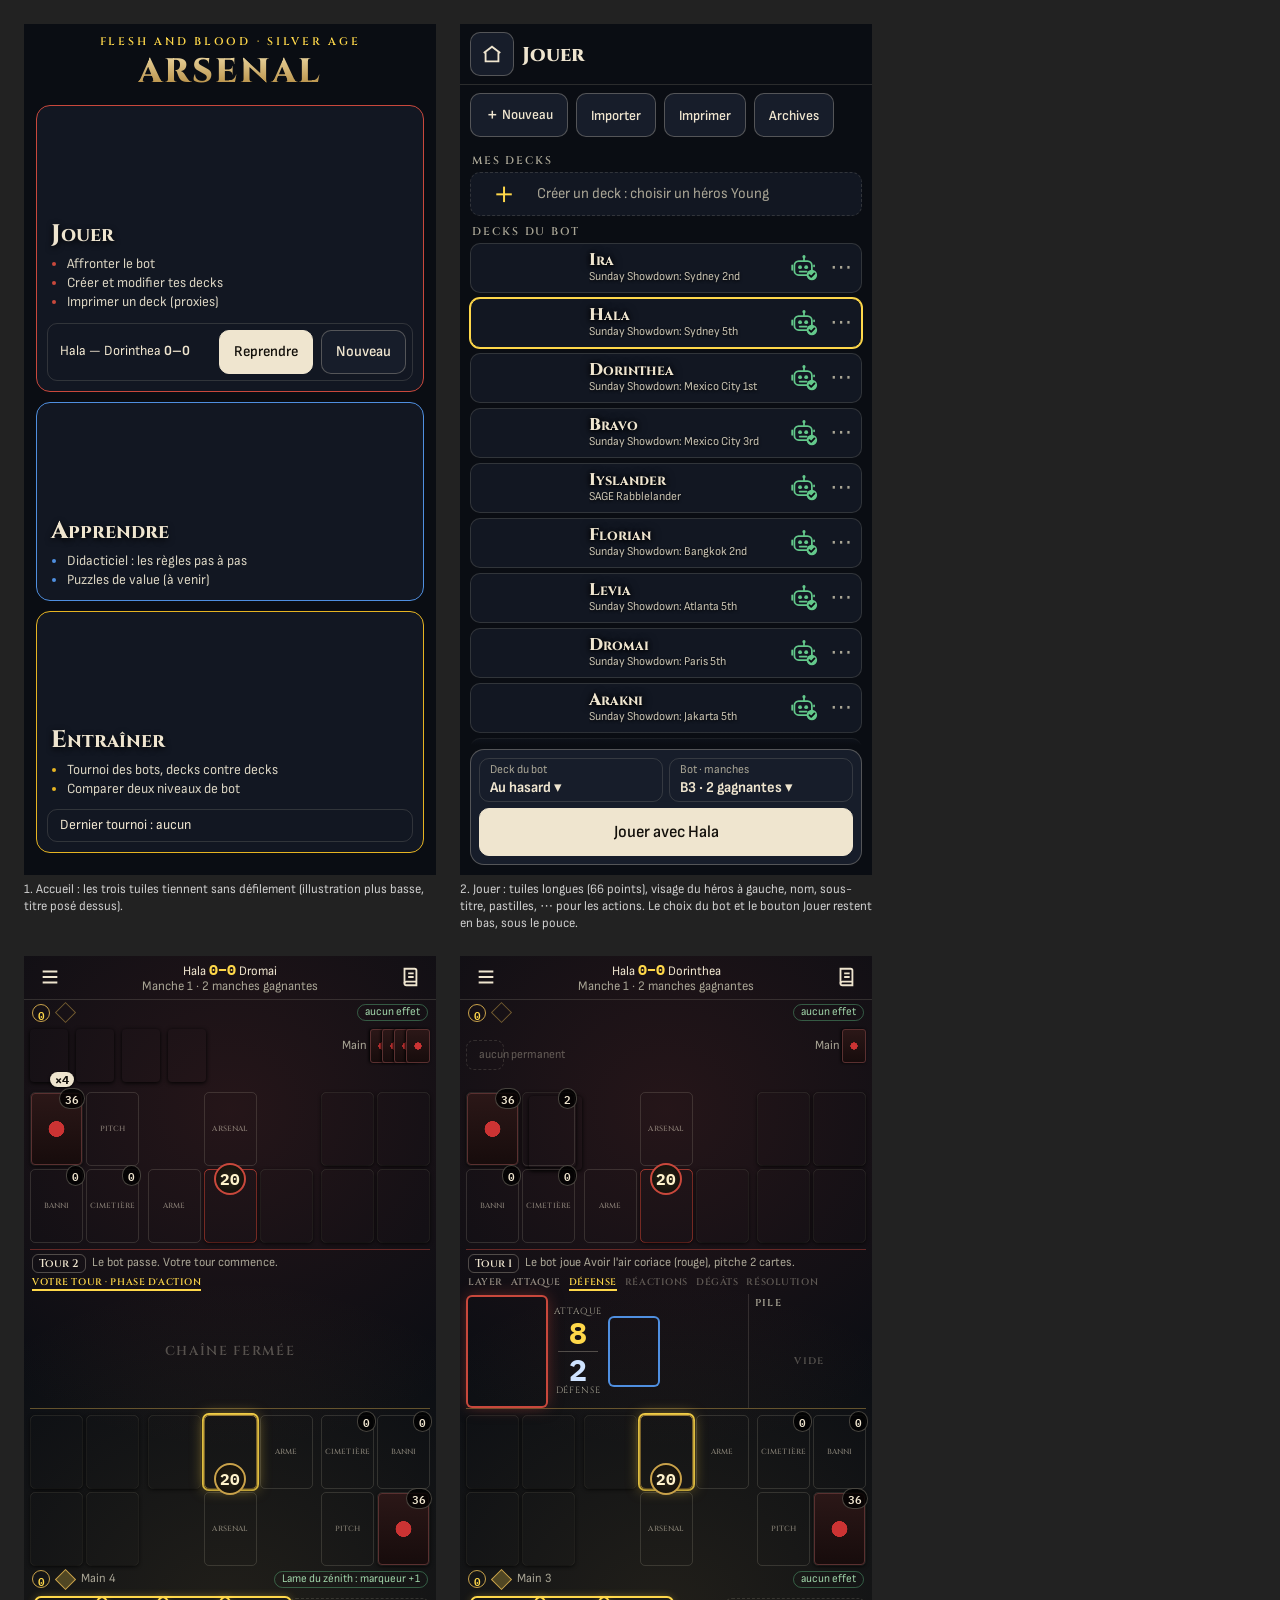
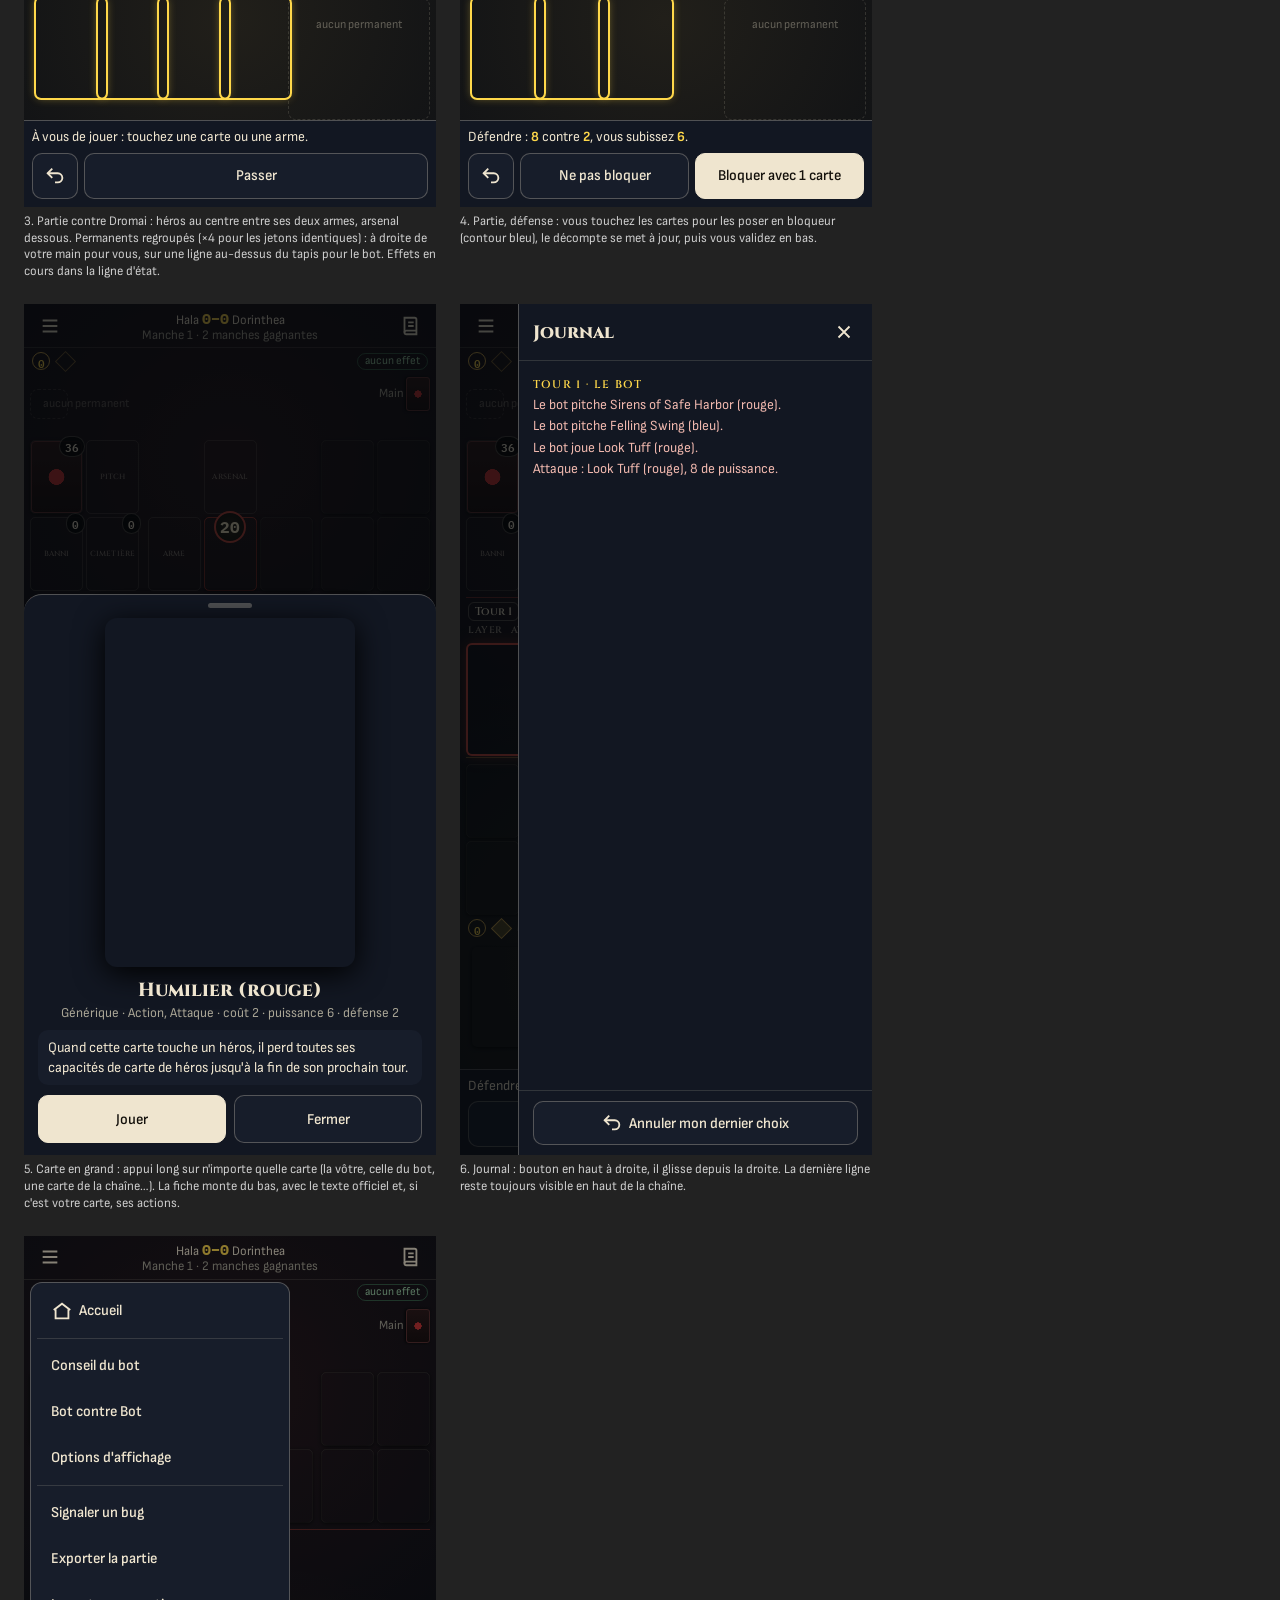
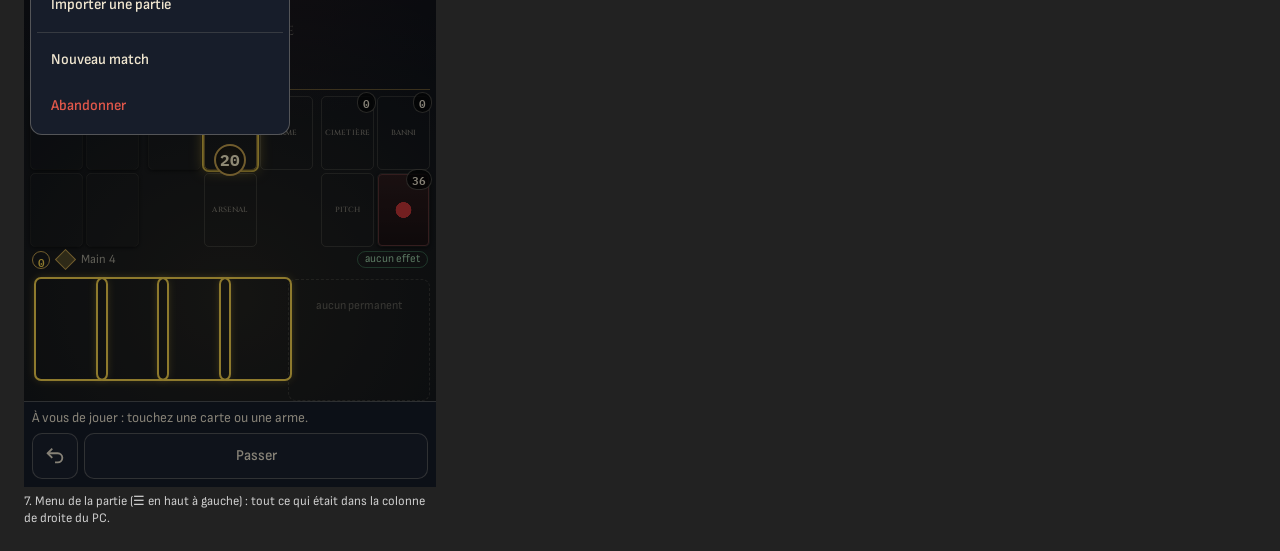
==== commit f40f2675: "Android : jalon 3, partie au doigt, accueil et Jouer en portrait (mobile.css, mobile.js) Co-Authored" ====
--- a/docs/android/maquette-jalon-3.html
+++ b/docs/android/maquette-jalon-3.html
@@ -170,7 +170,7 @@
 .liste { gap: 5px; }
 .dk { height: 50px; position: relative; border-left: 1px solid var(--line2); background: var(--surface); }
 .dk.sel { border-color: var(--brass); box-shadow: 0 0 0 1px var(--brass); }
-.dk .fondu { position: absolute; left: 0; top: 0; bottom: 0; width: 250px; overflow: hidden; -webkit-mask-image: linear-gradient(to right, #000 28%, transparent 96%); mask-image: linear-gradient(to right, #000 28%, transparent 96%); }
+.dk .fondu { position: absolute; left: 0; top: 0; bottom: 0; width: 200px; overflow: hidden; -webkit-mask-image: linear-gradient(to right, #000 60px, rgb(0 0 0 / .55) 120px, transparent 196px); mask-image: linear-gradient(to right, #000 60px, rgb(0 0 0 / .55) 120px, transparent 196px); }
 .dk .fondu img { position: absolute; }
 .dk .tx { position: relative; padding: 0 4px 0 118px; gap: 0; }
 .dk .tx b { font-size: 17px; text-shadow: 0 1px 4px #000, 0 0 10px #000; }
@@ -291,7 +291,7 @@
   // Vous : rangée du haut = côté chaîne. Le bot : tapis tourné (rangées et colonnes inversées).
   const eqH = [zc("Tête", j.tete), zc("Torse", j.torse)], eqB = [zc("Bras", j.bras), zc("Jambes", j.jambes)];
   const mH = [zc("Arme", j.arme), heros, zc(lib2, j.arme2)], mB = [rien, ars, rien];
-  const pH = [pitch, cim], pB = [ban, deck];
+  const pH = [cim, ban], pB = [pitch, deck];
   if (!bot) return `<div class="tapis"><div class="g2">${eqH.join("") + eqB.join("")}</div><div class="g3">${mH.join("") + mB.join("")}</div><div class="g2">${pH.join("") + pB.join("")}</div></div>`;
   return `<div class="tapis bot"><div class="g2">${eqB.reverse().join("") + eqH.reverse().join("")}</div><div class="g3">${mB.reverse().join("") + mH.reverse().join("")}</div><div class="g2">${pB.reverse().join("") + pH.reverse().join("")}</div></div>`;
 }
